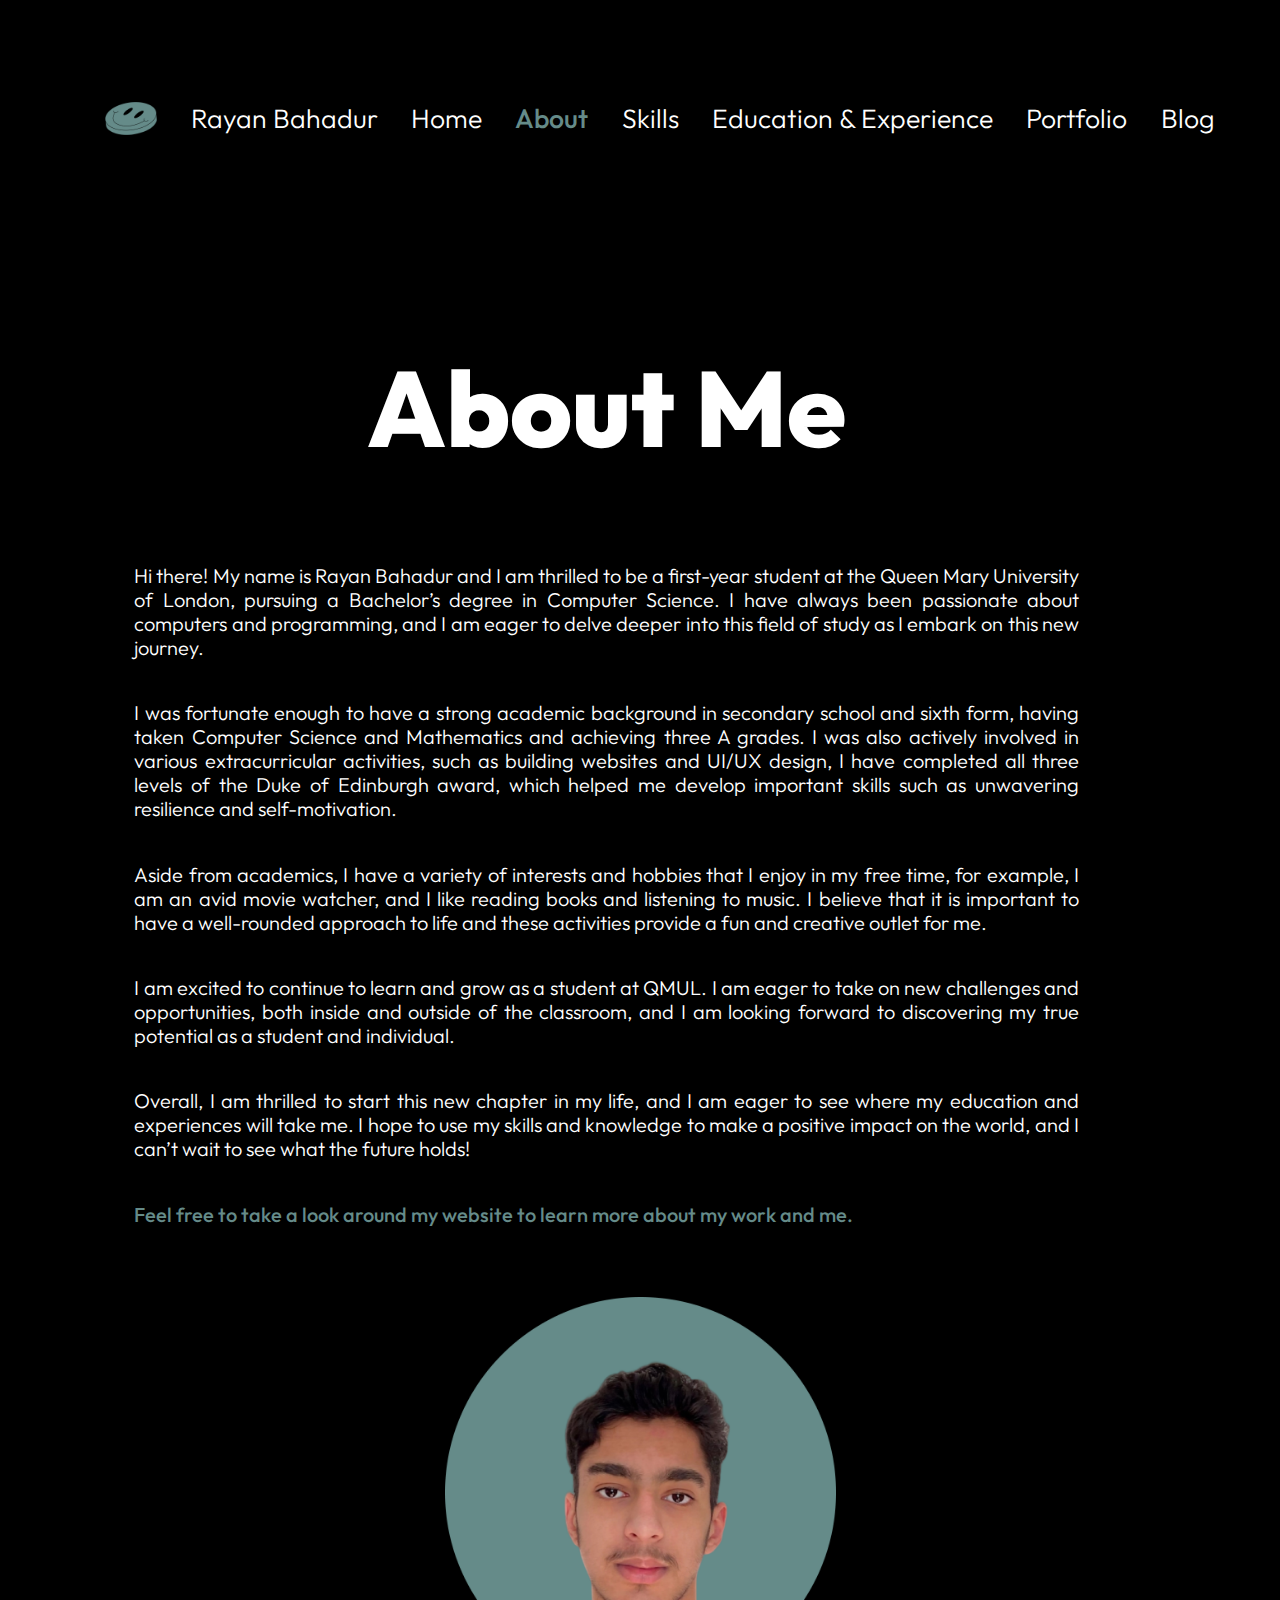
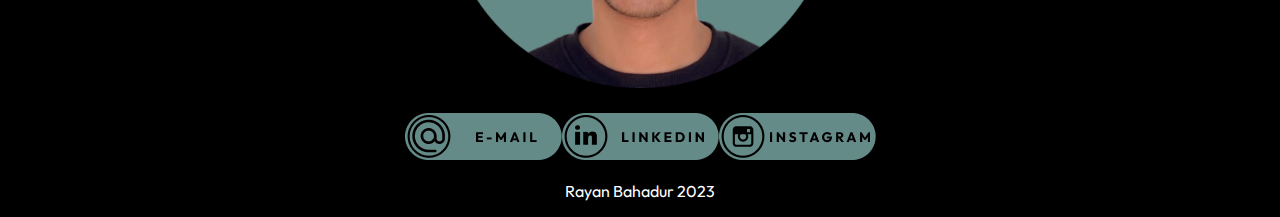
==== AboutMe.html @ 58746654 "Update AboutMe.html" ====
<!DOCTYPE html>
<html lang="en">
<head>
  <meta charset="UTF-8">
  <link rel="icon" href="image/smileyBlueSquare.png">
  <link rel="stylesheet" href="reset.css" type="text/css"/>
  <link rel="stylesheet" href="main.css" type="text/css"/>
  <title>About Me</title>
</head>
<body>
  <div class="AboutMeContainer">
    <header class="header">
      <nav class="nav">
        <div class="navList">

          <ul>
            <img class="logo" src="image/smileyBlue.png" alt="smiley">
            <li class="listItem"><p>Rayan Bahadur</p></li>
            <li class="listItem"><a href="index.html">Home</a></li>
            <li class="listItemC"><a href="#">About</a></li>
            <li class="listItem"><a href="My%20Skills.html">Skills</a></li>
            <li class="listItem"><a href="Education&Experience.html">Education & Experience</a></li>
            <li class="listItem"><a href="Portfolio.html">Portfolio</a></li>
            <li class="listItem"><a href="Blog.html">Blog</a></li>
          </ul>
        </div>
      </nav>
    </header>

    <div class="AboutMeWrapper">
      <section class="AboutMe">
        <h2>About Me</h2>
        <p>Hi there! My name is Rayan Bahadur and I am thrilled to be a first-year student at the Queen Mary University of London, pursuing a Bachelor’s degree in Computer Science. I have always been passionate about computers and programming, and I am eager to delve deeper into this field of study as I embark on this new journey.</p>
        <p>I was fortunate enough to have a strong academic background in secondary school and sixth form, having taken Computer Science and Mathematics and achieving three A grades. I was also actively involved in various extracurricular activities, such as building websites and UI/UX design, I have completed all three levels of the Duke of Edinburgh award, which helped me develop important skills such as unwavering resilience and self-motivation.</p>
        <p>Aside from academics, I have a variety of interests and hobbies that I enjoy in my free time, for example, I am an avid movie watcher, and I like reading books and listening to music. I believe that it is important to have a well-rounded approach to life and these activities provide a fun and creative outlet for me.</p>
        <p>I am excited to continue to learn and grow as a student at QMUL. I am eager to take on new challenges and opportunities, both inside and outside of the classroom, and I am looking forward to discovering my true potential as a student and individual.</p>
        <p>Overall, I am thrilled to start this new chapter in my life, and I am eager to see where my education and experiences will take me. I hope to use my skills and knowledge to make a positive impact on the world, and I can’t wait to see what the future holds!</p>
        <p id="blue">Feel free to take a look around my website to learn more about my work and me.</p>
      </section>
      <aside class="Profile">
        <figure>
          <img src="image/Profile%20Picture.png" alt="Profile Picture">
        </figure>
          <a class="b1a" href="mailto: rayanbahadur16@gmail.com"><img src="image/email%20badge.png" alt="email"></a>
          <a class="b2a" href="https://www.linkedin.com/in/rayan-bahadur-b6b264258/"><img src="image/linkedin%20badge.png" alt="LinkedIn"></a>
          <a class="b3a" href="https://www.instagram.com/rayanb_2004/"><img src="image/instagram%20badge.png" alt="Instagram"></a>
      </aside>
    </div>
    <footer class="footer">
      <p class="footerText">Rayan Bahadur 2023</p>
    </footer>
  </div>
</body>
</html>
---- main.css ----
@import url('https://fonts.googleapis.com/css2?family=Outfit:wght@200;500;800&family=Space+Mono&display=swap');

#home, .LoginContainer {
    background-image: url("image/bg.png");
    background-repeat: no-repeat;
    background-attachment: fixed;
    background-size: cover;
    background-position: center;
}
body{
    background-color: black;
    font-family: 'Outfit', sans-serif;
    font-weight: 500;
    color: white;
    font-size: 15pt;
}

h2{
    font-size: 80pt;
    font-family: 'Outfit', sans-serif;
    font-weight: 800;
    text-align: center;
}
/* ------------------------ Navigation Bar ------------------------*/
.nav{
    font-weight: 300;
    font-size: 20pt;
    display: flex;
    justify-content: space-around;
    padding-top: 30pt;
}

.navList {
    align-items: center;
}

.navList  .logo{
    height: 33px;
}
.nav a{
    color: white;
    text-decoration: none;
}

.nav a:hover{
    color: #364443;
}

.navList ul {
    display: flex;
    flex-wrap: wrap;
    align-items: center;
    gap:25pt;
}

.navList .listItem {
    display: inline-block;

}
.navList .listItemC {
    font-weight: 500;
    color: #658B89;
    display: inline-block;

}
.navList {
    display: inline-block;
}
.navList .listItemC a{
    color: #658B89;
}
/* ------------------------ Main Text For Home ------------------------*/
.miniAboutMe p{
    font-family: 'Space Mono', monospace;
    margin-top: 15pt;
    text-align: center;
}

.miniAboutMe .AboutDiv p {
    width: 0;
    animation: typing 12s steps(80), blink .5s, infinite alternate;
    white-space: nowrap;
    overflow: hidden;
    border-right: 2pt solid;
    animation-iteration-count: infinite;
}

@keyframes typing {
    50% {
        width: 80ch;
    }
    0% {
        width: 0;
    }
}

@keyframes blink {
    50% {
        border-color: transparent;
    }
}

.miniAboutMe .AboutDiv p {
    animation-fill-mode: forwards;
}

h1{
    font-family: 'Outfit', sans-serif;
    font-weight: 800;
    font-size: 112pt;
}
.miniAboutMe h1{
    text-align: center;
}


.HomeContainer {
    display: grid;
    grid-template-columns: auto;
    grid-template-rows: min-content 60% 30% 5%;
    grid-template-areas:
        "header"
        "miniAboutMe"
        "LinkButtons"
        "footer" ;
    min-height: 99vh;
    max-height: 100vh;

}
.header{
    grid-area: header;
}

.miniAboutMe{
    grid-area: miniAboutMe;
    display:flex;
    align-items: center;
    justify-content: center;
}

.LinkButtons{
    grid-area: LinkButtons;
}
footer{
    grid-area: footer;
    font-weight: 400;
    font-size: 12pt;
    color: white;
    text-align: center;
    align-items: center;
}
/* ------------------------ Button Section ------------------------*/
.button{
    border: thick solid #658B89;
    background-color: transparent;
    color: #658B89;
    font-family: 'Outfit', sans-serif;
    font-weight: 800;
    font-size: 15pt;
    letter-spacing: 5pt;
    padding: 15pt 53pt;
    text-align: center;
    text-decoration: none;
    display: inline-block;
    cursor: pointer;
    border-radius: 50pt;
}
.button:hover{
    background-color: #658B89;
    color: black;
}
.LinkButtons {
    display: grid;
    grid-template-columns: min-content;
    grid-template-rows: min-content min-content;
    grid-template-areas:
        "b1"
        "b2";
    justify-content: center;

}
.b1{
    grid-area: b1;
}

.b2{
    grid-area: b2;
    justify-content: center;
    display: flex;
}

.b2 a{
    padding-left: 5pt;
    padding-right: 5pt;
    padding-top: 12pt;
}
/* ------------------------ Main Text For About Me Page ------------------------*/
.AboutMeContainer h2{
    text-align: left;
}
.AboutMe{
    text-align: justify;
    padding-right: 50pt;
}
.AboutMe p{
    font-weight: 300;
    padding-bottom: 16pt;
    line-height: 18pt;
}
.AboutMe #blue{
    color: #658B89;
    font-weight: 500;
    padding-bottom: 0;
}
.header{
    grid-area: header;
}

.AboutMeWrapper{
    grid-area: AboutMeWrapper;
    display: flex;
    justify-content: space-around;
    margin-left: 10%;
    margin-right: 10%;
    margin-top: 5%;
}

.AboutMeContainer {
    display: grid;
    grid-template-columns: auto;
    grid-template-rows: min-content auto min-content;
    grid-template-areas:
        "header"
        "AboutMeWrapper"
        "footer" ;
    min-height: 100vh;
    max-height: 100vh;
}

.Profile{
    display: grid;
    grid-template-columns: min-content min-content min-content;
    grid-template-rows: min-content min-content;
    grid-template-areas:
        "figure figure figure"
        "b1a b2a b3a";
    margin-top: 3%;
}

 footer{
    margin-bottom: 1.9%;
}
.Profile figure{
    grid-area: figure;
}
.b1a{
    grid-area: b1a;
}
.b2a{
    grid-area: b2a;
}
.b3a{
    grid-area: b3a;
}

.Profile figure img {
    width: 100%;
}

@media screen and (max-width: 1307px) {
    .AboutMeWrapper{
        flex-direction: column;
        align-items: center;
    }
    .AboutMeContainer h2{
        text-align: center;
    }
    .AboutMeContainer {
        display: grid;
        grid-template-columns: auto;
        grid-template-rows: min-content min-content min-content;
        grid-template-areas:
        "header"
        "AboutMeWrapper"
        "footer" ;
        min-height: 100vh;
        max-height: 100vh;
    }
}
/* ------------------------ Login Page ------------------------*/
.LoginContainer {
    display: flex;
    align-items: center;
    justify-content: center;
    height: 100vh;
    margin: 0;
    padding: 0;
}

.container {
    background-color: #527c7e;
    border-radius: 5pt;
    padding: 20pt;
    width: 300pt;
    text-align: center;
    color: black;

}

.LoginContainer h3 {
    margin-top: 0;
    margin-bottom: 2pt;
    font-size: 36pt;
    font-weight: 600;
}

#email, #password{
    font-family: 'Space Mono', monospace;
    width: 50%;
    padding: 12pt 20pt;
    margin: 8pt 0;
    display: inline-block;
    border: 1pt solid #2a4845;
    border-radius: 12pt;
    box-sizing: border-box;
}

.LoginContainer button[type="submit"] {
    background-color: transparent;
    padding: 5pt 20pt;
    cursor: pointer;
    border: thick solid black;
    color: black;
    font-family: 'Outfit', sans-serif;
    font-weight: 800;
    font-size: 12pt;
    letter-spacing: 1pt;
    text-align: center;
    text-decoration: none;
    display: inline-block;
    border-radius: 50pt;
}
/* ------------------------ Skills Page ------------------------*/
.SkillsWrapper{
    grid-area: SkillsWrapper;
    display: flex;
    flex-wrap: wrap;
    justify-content: center;
    gap: 10pt;
    align-items: center;
    margin-bottom: 100pt;

}
.Column{
    background-color: #262523;
    border-radius: 8pt;
    text-align: center;
    padding: 60pt 40pt;
}
#badge,#badge2{
    padding: 60pt 46pt;
}
.skillCard{
    scale: 1.25;
}
h3{
    font-weight: 500;
    font-size: 16pt;
    letter-spacing: 1pt;
    padding-top: 10pt;
}
.Heading{
    grid-area: Heading;
    margin-top: 100pt;
    margin-bottom: 10pt;
}
.SkillsContainer {
    display: grid;
    grid-template-columns: auto;
    grid-template-rows: min-content min-content auto min-content;
    grid-template-areas:
        "header"
        "Heading"
        "SkillsWrapper"
        "footer" ;
    min-height: 100vh;
    max-height: 100vh;
}
.skillCard img{
    height: 100pt;
    width: auto;
}

/* ------------------------ Education & Experience Page ------------------------*/
.EdExContainer {
    display: grid;
    grid-template-columns: auto;
    grid-template-rows: min-content min-content auto min-content;
    grid-template-areas:
        "header"
        "Heading"
        "EdExWrapper"
        "footer" ;
    min-height: 100vh;
    max-height: 100vh;
}

.EdExWrapper{
    grid-area: EdExWrapper;
    display: flex;
    flex-wrap: wrap;
    justify-content: center;
    gap: 10pt;
    align-items: center;
    margin-bottom: 100pt;

}

.ColumnEdEx,.ColumnEdEx2{
    background-color: #262523;
    border-radius: 12pt;
    text-align: center;
    padding: 30pt 40pt;
    width: 430pt;
    max-width:430pt;
    height: 355pt;
    max-height: 355pt;
    display: table;
}
.ColumnEdEx:hover,.ColumnEdEx2:hover{
    background-color: transparent;
    border-color: #658B89;
    border-style: solid;
    border-width: 10pt;
    border-radius: 12pt;
    padding: 20pt 30pt;
}

.EdExCard{
    display: table-cell;
    vertical-align: middle;
}
.EdExCard li{
    padding-top: 5pt;
}
.EdExCard .subheading,.EdExCard .subheading1{
    font-weight: 800;
    padding-top: 0;
}
.EdExCard .subheading{
    padding-top: 15pt;
}
/* ------------------------ Blog Page ------------------------*/
.BlogContainer{
    display: grid;
    grid-template-columns: auto;
    grid-template-rows: min-content min-content auto min-content;
    grid-template-areas:
        "header"
        "Heading"
        "blogRow"
        "footer" ;
    min-height: 100vh;
}

.card, .card1{
    background-color: #262523;
    padding: 20pt;
    margin-top: 20pt;
    box-sizing: border-box;
    border-radius: 8pt;
}

.mainBlog {
    float: left;
    width: 70%;
    box-sizing: border-box;
    padding-left: 20pt;
}

/* Right column */
.blogAside {
    float: left;
    width: 30%;
    padding-left: 20pt;
    box-sizing: border-box;
    padding-right: 20pt;
    text-align: center;
    justify-content: center;
}
@media screen and (max-width: 800px) {
    .mainBlog, .blogAside {
        width: 100%;
        padding: 0;
    }
}
.blogImg img{
    width: 50%;
    padding: 20pt;
    box-sizing: border-box;
    border-radius: 12pt;
}
.BlogContainer h3{
    font-weight: 800;
    padding-bottom: 8pt;
    color: #658B89;
    text-shadow: 0 1pt black;
    border-color: midnightblue;
}
h5{
    letter-spacing: 0.5pt;
    font-size: 12pt;
    padding-bottom: 12pt;
}
.LoginContainer {
    display: flex;
    align-items: center;
    justify-content: center;
    height: 100vh;
    margin: 0;
    padding: 0;
}

.container {
    background-color: #527c7e;
    border-radius: 5pt;
    padding: 20pt;
    width: 300pt;
    text-align: center;
    color: black;

}

.LoginContainer h3 {
    margin-top: 0;
    margin-bottom: 2pt;
    font-size: 36pt;
    font-weight: 600;
}

#title, #description{
    font-family: 'Space Mono', monospace;
    width: 100%;
    padding: 12pt 20pt;
    margin: 8pt 0;
    display: inline-block;
    border: 1pt solid #2a4845;
    border-radius: 8pt;
    box-sizing: border-box;
}

.BlogContainer button[type="submit"], .BlogContainer button[type="reset"] {
    background-color: transparent;
    padding: 5pt 20pt;
    cursor: pointer;
    border: thick solid white;
    color: white;
    font-family: 'Outfit', sans-serif;
    font-weight: 800;
    font-size: 12pt;
    letter-spacing: 1pt;
    text-align: center;
    text-decoration: none;
    display: inline-block;
    border-radius: 8pt;
    gap: 8pt;
}
.BlogContainer button[type="submit"]{
    margin-right: 10pt;
}
.BlogContainer button[type="reset"]{
    margin-left: 10pt;
}
.BlogContainer button[type="submit"]:hover, .BlogContainer button[type="reset"]:hover{
    background-color: #658B89;
    color: black;
    border-color: black;
}
.card1{
    text-align: center;
}
.card .b2{
    gap: 10pt;
}
.card .b2 a{
    scale: 1.5;
    padding-top: 12pt;
}
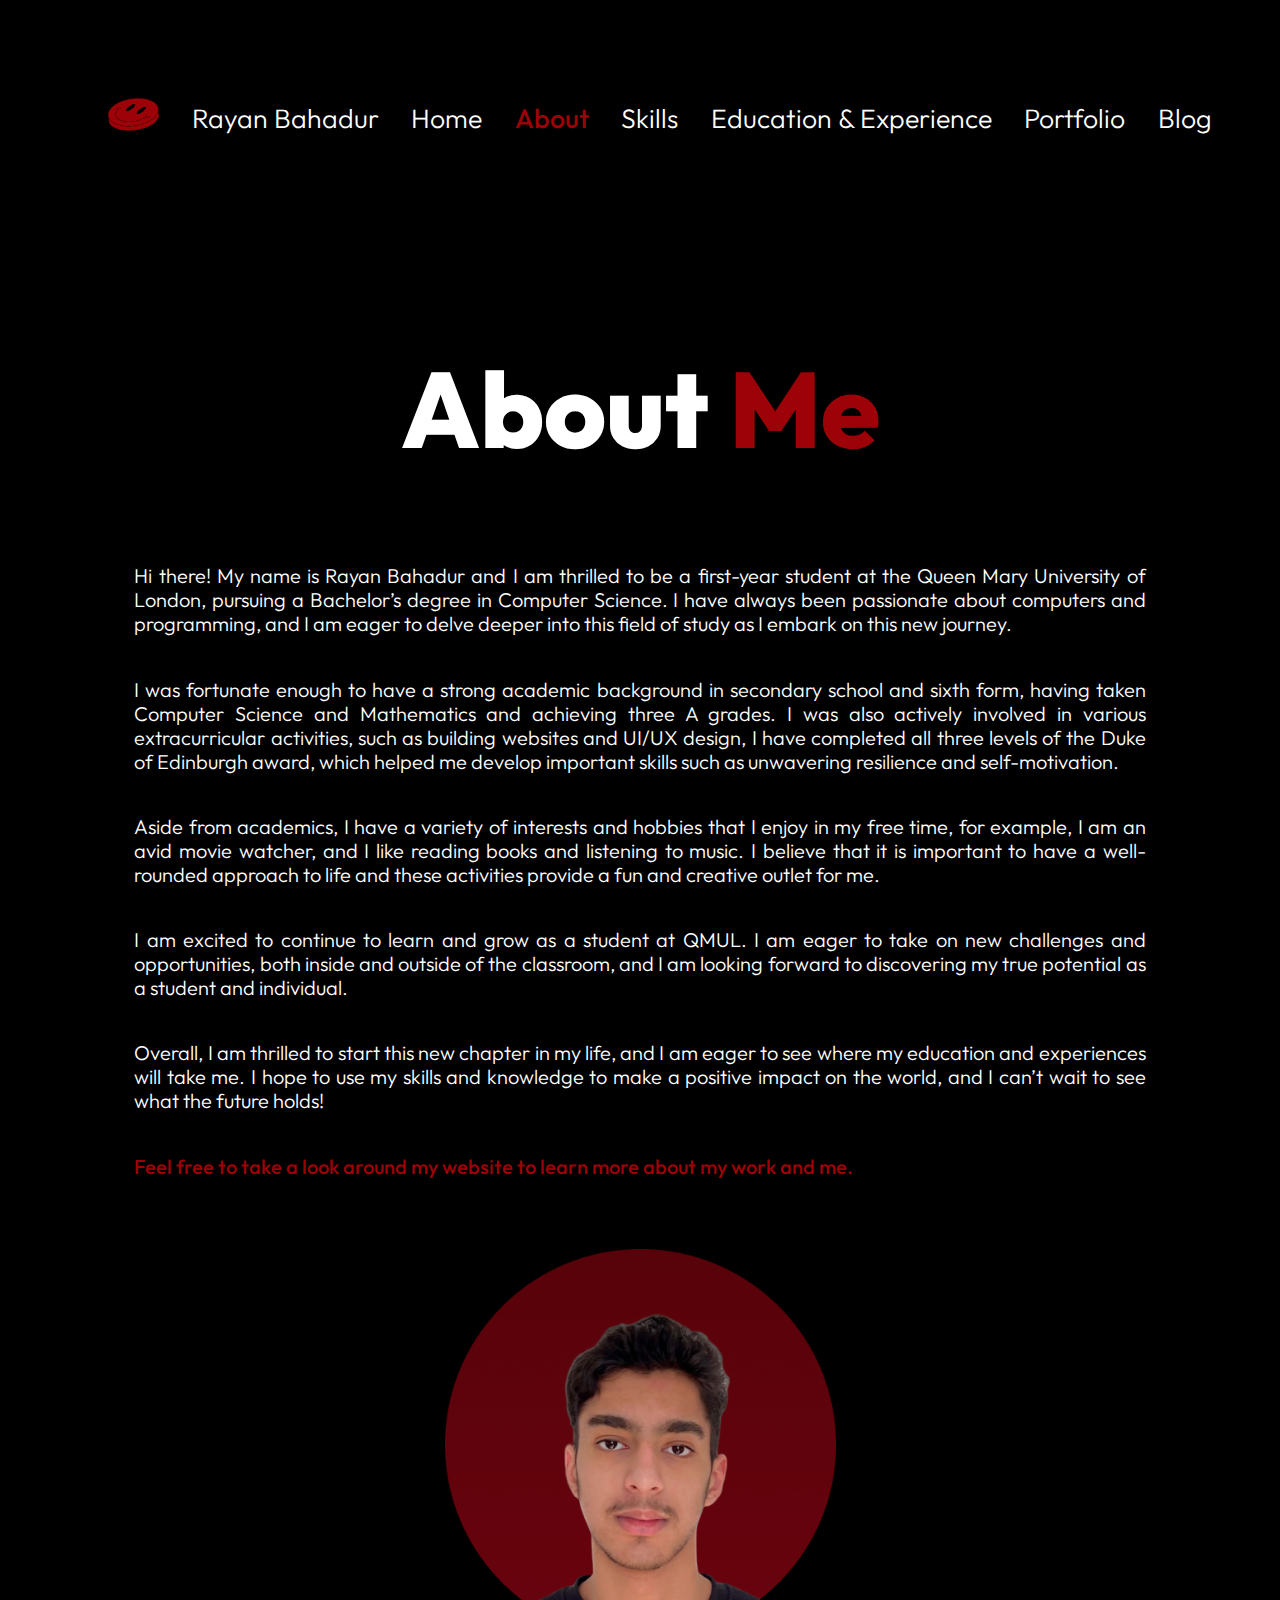
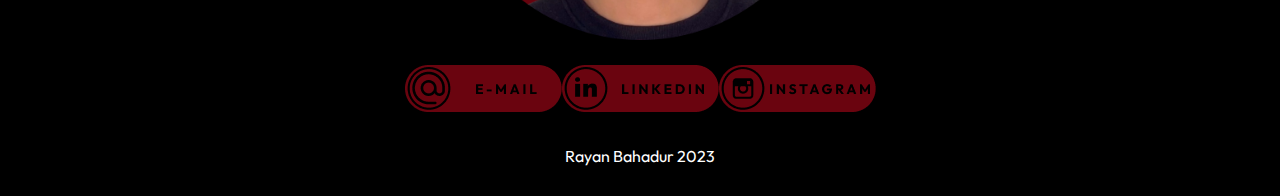
==== commit 595572c3: "Created a logout.php. I created an addPost.php which functions correctly. The blog also adapts to th" ====
--- a/AboutMe.html
+++ b/AboutMe.html
@@ -14,14 +14,14 @@
         <div class="navList">
 
           <ul>
-            <img class="logo" src="image/smileyBlue.png" alt="smiley">
+            <a href="index.html"><img class="logo" src="image/smileyBlue.png" alt="smiley"></a>
             <li class="listItem"><p>Rayan Bahadur</p></li>
             <li class="listItem"><a href="index.html">Home</a></li>
             <li class="listItemC"><a href="#">About</a></li>
             <li class="listItem"><a href="My%20Skills.html">Skills</a></li>
             <li class="listItem"><a href="Education&Experience.html">Education & Experience</a></li>
             <li class="listItem"><a href="Portfolio.html">Portfolio</a></li>
-            <li class="listItem"><a href="Blog.html">Blog</a></li>
+            <li class="listItem"><a href="Blog.php">Blog</a></li>
           </ul>
         </div>
       </nav>
@@ -29,7 +29,7 @@
 
     <div class="AboutMeWrapper">
       <section class="AboutMe">
-        <h2>About Me</h2>
+        <h2>About <span class="red">Me</span></h2>
         <p>Hi there! My name is Rayan Bahadur and I am thrilled to be a first-year student at the Queen Mary University of London, pursuing a Bachelor’s degree in Computer Science. I have always been passionate about computers and programming, and I am eager to delve deeper into this field of study as I embark on this new journey.</p>
         <p>I was fortunate enough to have a strong academic background in secondary school and sixth form, having taken Computer Science and Mathematics and achieving three A grades. I was also actively involved in various extracurricular activities, such as building websites and UI/UX design, I have completed all three levels of the Duke of Edinburgh award, which helped me develop important skills such as unwavering resilience and self-motivation.</p>
         <p>Aside from academics, I have a variety of interests and hobbies that I enjoy in my free time, for example, I am an avid movie watcher, and I like reading books and listening to music. I believe that it is important to have a well-rounded approach to life and these activities provide a fun and creative outlet for me.</p>
--- a/main.css
+++ b/main.css
@@ -1,7 +1,10 @@
-@import url('https://fonts.googleapis.com/css2?family=Outfit:wght@200;500;800&family=Space+Mono&display=swap');
-
-#home, .LoginContainer {
-    background-image: url("image/bg.png");
+@import url('https://fonts.googleapis.com/css2?family=Outfit:wght@200;300;500;800&family=Space+Mono:ital,wght@0,400;1,700&display=swap');
+:root {
+    --colour: #9d0208;
+    --colourDarker: #6a040f;
+}
+#home, .bigContainerLogin {
+    background-image: url("image/bg.jpg");
     background-repeat: no-repeat;
     background-attachment: fixed;
     background-size: cover;
@@ -12,11 +15,11 @@
     font-family: 'Outfit', sans-serif;
     font-weight: 500;
     color: white;
-    font-size: 15pt;
+    font-size: 1.25rem;
 }
 
 h2{
-    font-size: 80pt;
+    font-size: 6.67rem;
     font-family: 'Outfit', sans-serif;
     font-weight: 800;
     text-align: center;
@@ -24,10 +27,10 @@
 /* ------------------------ Navigation Bar ------------------------*/
 .nav{
     font-weight: 300;
-    font-size: 20pt;
+    font-size: 1.67rem;
     display: flex;
     justify-content: space-around;
-    padding-top: 30pt;
+    padding-top: 2.5rem;
 }
 
 .navList {
@@ -35,7 +38,7 @@
 }
 
 .navList  .logo{
-    height: 33px;
+    height: 2.0625rem;
 }
 .nav a{
     color: white;
@@ -43,14 +46,14 @@
 }
 
 .nav a:hover{
-    color: #364443;
+    color: var(--colourDarker);
 }
 
 .navList ul {
     display: flex;
     flex-wrap: wrap;
     align-items: center;
-    gap:25pt;
+    gap:2.033rem;
 }
 
 .navList .listItem {
@@ -59,7 +62,7 @@
 }
 .navList .listItemC {
     font-weight: 500;
-    color: #658B89;
+    color: var(--colour);
     display: inline-block;
 
 }
@@ -67,30 +70,60 @@
     display: inline-block;
 }
 .navList .listItemC a{
-    color: #658B89;
+    color: var(--colour);
+}
+
+@media screen and (max-width: 1096px) {
+    .nav {
+        flex-wrap: wrap;
+        justify-content: center;
+    }
+
+    .navList ul {
+        flex-wrap: wrap;
+        justify-content: center;
+    }
+
+    .navList .listItem, .listItemC {
+        display: block;
+        margin-bottom: 0.625rem;
+    }
+}
+@media screen and (max-width: 768px) {
+    .nav {
+        flex-direction: column;
+        text-align: center;
+    }
+
+    .navList ul {
+        flex-direction: column;
+        align-items: center;
+        gap: 0.8333rem;
+    }
+
+    .navList .listItem {
+        display: block;
+        margin-bottom: 0.625rem;
+    }
 }
 /* ------------------------ Main Text For Home ------------------------*/
 .miniAboutMe p{
     font-family: 'Space Mono', monospace;
-    margin-top: 15pt;
+    margin-top: 1.25rem;
     text-align: center;
 }
 
 .miniAboutMe .AboutDiv p {
     width: 0;
-    animation: typing 12s steps(80), blink .5s, infinite alternate;
+    animation: typing 5s steps(80), blink .5s;
     white-space: nowrap;
     overflow: hidden;
-    border-right: 2pt solid;
-    animation-iteration-count: infinite;
+    border-right: 0.2rem solid;
 }
 
 @keyframes typing {
-    50% {
+    100% {
         width: 80ch;
-    }
-    0% {
-        width: 0;
     }
 }
 
@@ -107,7 +140,7 @@
 h1{
     font-family: 'Outfit', sans-serif;
     font-weight: 800;
-    font-size: 112pt;
+    font-size: 9.333rem;
 }
 .miniAboutMe h1{
     text-align: center;
@@ -117,7 +150,7 @@
 .HomeContainer {
     display: grid;
     grid-template-columns: auto;
-    grid-template-rows: min-content 60% 30% 5%;
+    grid-template-rows: min-content 60% 25% 5%;
     grid-template-areas:
         "header"
         "miniAboutMe"
@@ -144,29 +177,31 @@
 footer{
     grid-area: footer;
     font-weight: 400;
-    font-size: 12pt;
+    font-size: 1rem;
     color: white;
     text-align: center;
     align-items: center;
+    padding-top: 0.833rem;
+    padding-bottom: 0.833rem;
 }
 /* ------------------------ Button Section ------------------------*/
 .button{
-    border: thick solid #658B89;
+    border: thick solid var(--colour);
     background-color: transparent;
-    color: #658B89;
+    color: var(--colour);
     font-family: 'Outfit', sans-serif;
     font-weight: 800;
-    font-size: 15pt;
-    letter-spacing: 5pt;
-    padding: 15pt 53pt;
+    font-size: 1.25rem;
+    letter-spacing: 0.417rem;
+    padding: 1.25rem 4.42rem;
     text-align: center;
     text-decoration: none;
     display: inline-block;
     cursor: pointer;
-    border-radius: 50pt;
+    border-radius: 4.167rem;
 }
 .button:hover{
-    background-color: #658B89;
+    background-color: var(--colour);
     color: black;
 }
 .LinkButtons {
@@ -190,9 +225,9 @@
 }
 
 .b2 a{
-    padding-left: 5pt;
-    padding-right: 5pt;
-    padding-top: 12pt;
+    padding-left: 0.417rem;
+    padding-right: 0.417rem;
+    padding-top: 1rem;
 }
 /* ------------------------ Main Text For About Me Page ------------------------*/
 .AboutMeContainer h2{
@@ -200,15 +235,15 @@
 }
 .AboutMe{
     text-align: justify;
-    padding-right: 50pt;
+    padding-right: 4.167rem;
 }
 .AboutMe p{
     font-weight: 300;
-    padding-bottom: 16pt;
-    line-height: 18pt;
+    padding-bottom: 1.333rem;
+    line-height: 1.5rem;
 }
 .AboutMe #blue{
-    color: #658B89;
+    color: var(--colour);
     font-weight: 500;
     padding-bottom: 0;
 }
@@ -233,7 +268,7 @@
         "header"
         "AboutMeWrapper"
         "footer" ;
-    min-height: 100vh;
+    min-height: 99vh;
     max-height: 100vh;
 }
 
@@ -267,41 +302,25 @@
     width: 100%;
 }
 
-@media screen and (max-width: 1307px) {
-    .AboutMeWrapper{
-        flex-direction: column;
-        align-items: center;
-    }
-    .AboutMeContainer h2{
-        text-align: center;
-    }
-    .AboutMeContainer {
-        display: grid;
-        grid-template-columns: auto;
-        grid-template-rows: min-content min-content min-content;
-        grid-template-areas:
-        "header"
-        "AboutMeWrapper"
-        "footer" ;
-        min-height: 100vh;
-        max-height: 100vh;
-    }
-}
+
 /* ------------------------ Login Page ------------------------*/
 .LoginContainer {
     display: flex;
     align-items: center;
     justify-content: center;
-    height: 100vh;
+    height: 80vh;
     margin: 0;
     padding: 0;
 }
+.bigContainerLogin{
+    height: 100vh;
+}
 
 .container {
-    background-color: #527c7e;
-    border-radius: 5pt;
-    padding: 20pt;
-    width: 300pt;
+    background-color: var(--colour);
+    border-radius: 0.417rem;
+    padding: 1.667rem;
+    width: 25rem;
     text-align: center;
     color: black;
 
@@ -309,36 +328,40 @@
 
 .LoginContainer h3 {
     margin-top: 0;
-    margin-bottom: 2pt;
-    font-size: 36pt;
+    margin-bottom: 0.167rem;
+    font-size: 3rem;
     font-weight: 600;
 }
 
 #email, #password{
     font-family: 'Space Mono', monospace;
     width: 50%;
-    padding: 12pt 20pt;
-    margin: 8pt 0;
+    padding: 1rem 1.667rem;
+    margin: 0.667rem 0;
     display: inline-block;
-    border: 1pt solid #2a4845;
-    border-radius: 12pt;
+    border: 0.083rem solid #280709;
+    border-radius: 1rem;
     box-sizing: border-box;
 }
 
 .LoginContainer button[type="submit"] {
     background-color: transparent;
-    padding: 5pt 20pt;
+    padding: 0.417rem 1.667rem;
     cursor: pointer;
     border: thick solid black;
     color: black;
     font-family: 'Outfit', sans-serif;
     font-weight: 800;
-    font-size: 12pt;
-    letter-spacing: 1pt;
+    font-size: 1rem;
+    letter-spacing: 0.083rem;
     text-align: center;
     text-decoration: none;
     display: inline-block;
-    border-radius: 50pt;
+    border-radius: 4.167rem;
+}
+.LoginContainer button[type="submit"]:hover {
+    background-color: black;
+    color: var(--colour);
 }
 /* ------------------------ Skills Page ------------------------*/
 .SkillsWrapper{
@@ -346,33 +369,36 @@
     display: flex;
     flex-wrap: wrap;
     justify-content: center;
-    gap: 10pt;
+    gap: 0.833rem;
     align-items: center;
-    margin-bottom: 100pt;
+    margin-bottom: 8.33rem;
 
 }
 .Column{
     background-color: #262523;
-    border-radius: 8pt;
-    text-align: center;
-    padding: 60pt 40pt;
+    border-radius: 0.667rem;
+    text-align: center;
+    padding: 5rem 3.33rem;
 }
 #badge,#badge2{
-    padding: 60pt 46pt;
+    padding: 5rem 3.83rem;
 }
 .skillCard{
     scale: 1.25;
 }
 h3{
     font-weight: 500;
-    font-size: 16pt;
-    letter-spacing: 1pt;
-    padding-top: 10pt;
+    font-size: 1.33rem;
+    letter-spacing: 0.083rem;
+    padding-top: 0.833rem;
 }
 .Heading{
     grid-area: Heading;
-    margin-top: 100pt;
-    margin-bottom: 10pt;
+    margin-top: 4.167rem;
+    margin-bottom: 0.833rem;
+}
+.red{
+    color: var(--colour);
 }
 .SkillsContainer {
     display: grid;
@@ -383,11 +409,11 @@
         "Heading"
         "SkillsWrapper"
         "footer" ;
-    min-height: 100vh;
+    min-height: 99vh;
     max-height: 100vh;
 }
 .skillCard img{
-    height: 100pt;
+    height: 8.333rem;
     width: auto;
 }
 
@@ -401,7 +427,7 @@
         "Heading"
         "EdExWrapper"
         "footer" ;
-    min-height: 100vh;
+    min-height: 99vh;
     max-height: 100vh;
 }
 
@@ -410,30 +436,30 @@
     display: flex;
     flex-wrap: wrap;
     justify-content: center;
-    gap: 10pt;
+    gap: 0.833rem;
     align-items: center;
-    margin-bottom: 100pt;
+    margin-bottom: 8.333rem;
 
 }
 
 .ColumnEdEx,.ColumnEdEx2{
     background-color: #262523;
-    border-radius: 12pt;
-    text-align: center;
-    padding: 30pt 40pt;
-    width: 430pt;
-    max-width:430pt;
-    height: 355pt;
-    max-height: 355pt;
+    border-radius: 1rem;
+    text-align: center;
+    padding: 2.5rem 3.333rem;
+    width: 35.833rem;
+    max-width: 35.833rem;
+    height: 29.583rem;
+    max-height: 29.583rem;
     display: table;
 }
 .ColumnEdEx:hover,.ColumnEdEx2:hover{
     background-color: transparent;
-    border-color: #658B89;
+    border-color: var(--colour);
     border-style: solid;
-    border-width: 10pt;
-    border-radius: 12pt;
-    padding: 20pt 30pt;
+    border-width: 0.833rem;
+    border-radius: 1rem;
+    padding: 1.667rem 2.5rem;
 }
 
 .EdExCard{
@@ -441,14 +467,96 @@
     vertical-align: middle;
 }
 .EdExCard li{
-    padding-top: 5pt;
+    padding-top: 0.417rem;
 }
 .EdExCard .subheading,.EdExCard .subheading1{
     font-weight: 800;
     padding-top: 0;
 }
 .EdExCard .subheading{
-    padding-top: 15pt;
+    padding-top: 1.25rem;
+}
+/* ------------------------ Portfolio Page ------------------------*/
+.PortfolioContainer {
+    display: grid;
+    grid-template-columns: auto;
+    grid-template-rows: min-content min-content auto min-content;
+    grid-template-areas:
+        "header"
+        "Heading"
+        "PortfolioWrapper"
+        "footer" ;
+    min-height: 99vh;
+    max-height: 100vh;
+    overflow-x: hidden;
+}
+
+.PortfolioWrapper{
+    grid-area: PortfolioWrapper;
+    display: flex;
+    flex-wrap: wrap;
+    justify-content: center;
+    gap: 0.833rem;
+    align-items: center;
+    padding-bottom: 1.13rem;
+}
+.ColumnPortfolio img, .ColumnPortfolio2 img, .ColumnPortfolio3 img{
+    width: 100%;
+    border-radius: 0.833rem;
+}
+
+.ColumnPortfolio, .ColumnPortfolio2, .ColumnPortfolio3{
+    background-color: black;
+    border-radius: 1rem;
+    text-align: center;
+    width: 30rem;
+    display: table;
+    position: relative;
+}
+.ColumnPortfolio2{
+    width: 33rem;
+}
+.ColumnPortfolio:hover,.ColumnPortfolio2:hover,.ColumnPortfolio3:hover{
+    transform: scale(1.1);
+    z-index: 2;
+    border-radius: 1rem;
+    background-color: transparent;
+    color: var(--colour);
+}
+.ColumnPortfolio, .ColumnPortfolio2, .ColumnPortfolio3 {
+    transition: transform 0.5s;
+}
+.PortfolioCard{
+    display: table-cell;
+    vertical-align: middle;
+}
+.PortfolioCard li{
+    padding-top: 0.4167rem;
+}
+.PortfolioCard .subheading,.PortfolioCard .subheading1{
+    font-weight: 800;
+    padding-top: 0;
+}
+.PortfolioCard .subheading{
+    padding-top: 1.25rem;
+}
+
+.ColumnPortfolio .number,.ColumnPortfolio2 .number,.ColumnPortfolio3 .number{
+    position: absolute;
+    top: 0;
+    left: 0;
+    padding-left: 0.833rem;
+    padding-top: 0.833rem;
+    font-size: 3.5rem;
+    font-family: 'Space Mono', monospace;
+    font-weight: 700;
+    font-style: italic;
+
+}
+.PortfolioContainer h3{
+    font-family: 'Space Mono', monospace;
+    font-size: 100%;
+    letter-spacing: -0.02rem;
 }
 /* ------------------------ Blog Page ------------------------*/
 .BlogContainer{
@@ -465,26 +573,26 @@
 
 .card, .card1{
     background-color: #262523;
-    padding: 20pt;
-    margin-top: 20pt;
+    padding: 1.667rem;
+    margin-top: 1.667rem;
     box-sizing: border-box;
-    border-radius: 8pt;
+    border-radius: 0.667rem;
 }
 
 .mainBlog {
     float: left;
     width: 70%;
     box-sizing: border-box;
-    padding-left: 20pt;
+    padding-left: 1.667rem;
 }
 
 /* Right column */
 .blogAside {
     float: left;
     width: 30%;
-    padding-left: 20pt;
+    padding-left: 1.667rem;
     box-sizing: border-box;
-    padding-right: 20pt;
+    padding-right: 1.667rem;
     text-align: center;
     justify-content: center;
 }
@@ -496,93 +604,131 @@
 }
 .blogImg img{
     width: 50%;
-    padding: 20pt;
+    padding: 1.667rem;
     box-sizing: border-box;
-    border-radius: 12pt;
+    border-radius: 1rem;
 }
 .BlogContainer h3{
     font-weight: 800;
-    padding-bottom: 8pt;
-    color: #658B89;
-    text-shadow: 0 1pt black;
-    border-color: midnightblue;
+    padding-bottom: 0.667rem;
+    color: var(--colour);
+    text-shadow: 0 0.1rem black;
 }
 h5{
-    letter-spacing: 0.5pt;
-    font-size: 12pt;
-    padding-bottom: 12pt;
-}
-.LoginContainer {
-    display: flex;
-    align-items: center;
-    justify-content: center;
-    height: 100vh;
-    margin: 0;
-    padding: 0;
+    letter-spacing: 0.0417rem;
+    font-size: 1rem;
+    padding-bottom: 1rem;
 }
 
 .container {
-    background-color: #527c7e;
-    border-radius: 5pt;
-    padding: 20pt;
-    width: 300pt;
+    background-color: var(--colour);
+    border-radius: 0.417rem;
+    padding: 1.667rem;
+    width: 25rem;
     text-align: center;
     color: black;
 
-}
-
-.LoginContainer h3 {
-    margin-top: 0;
-    margin-bottom: 2pt;
-    font-size: 36pt;
-    font-weight: 600;
 }
 
 #title, #description{
     font-family: 'Space Mono', monospace;
     width: 100%;
-    padding: 12pt 20pt;
-    margin: 8pt 0;
+    padding: 1rem 1.667rem;
+    margin: 0.667rem 0;
     display: inline-block;
-    border: 1pt solid #2a4845;
-    border-radius: 8pt;
+    border: 0.083rem solid var(--colourDarker);
+    border-radius: 0.667rem;
     box-sizing: border-box;
 }
 
-.BlogContainer button[type="submit"], .BlogContainer button[type="reset"] {
+.BlogContainer #postBtn, .BlogContainer #clearBtn {
     background-color: transparent;
-    padding: 5pt 20pt;
+    padding: 0.417rem 1.667rem;
     cursor: pointer;
     border: thick solid white;
     color: white;
     font-family: 'Outfit', sans-serif;
     font-weight: 800;
-    font-size: 12pt;
-    letter-spacing: 1pt;
+    font-size: 1rem;
+    letter-spacing: 0.083rem;
     text-align: center;
     text-decoration: none;
     display: inline-block;
-    border-radius: 8pt;
-    gap: 8pt;
-}
-.BlogContainer button[type="submit"]{
-    margin-right: 10pt;
-}
-.BlogContainer button[type="reset"]{
-    margin-left: 10pt;
-}
-.BlogContainer button[type="submit"]:hover, .BlogContainer button[type="reset"]:hover{
-    background-color: #658B89;
+    border-radius: 0.667rem;
+    gap: 0.667rem;
+}
+.BlogContainer #postBtn{
+    margin-right: 0.833rem;
+    border: thick solid darkgreen;
+    color: green;
+}
+.BlogContainer #clearBtn{
+    margin-left: 0.833rem;
+}
+.BlogContainer #postBtn:hover{
+    background-color: darkgreen;
     color: black;
     border-color: black;
 }
+.BlogContainer #clearBtn:hover{
+    background-color: var(--colour);
+    color: black;
+    border-color: black;
+}
 .card1{
     text-align: center;
 }
 .card .b2{
-    gap: 10pt;
+    gap: 0.833rem;
 }
 .card .b2 a{
     scale: 1.5;
-    padding-top: 12pt;
-}
+    padding-top: 1rem;
+}
+
+/* ------------------------ Media Queries ------------------------*/
+
+
+@media screen and (max-width: 1307px) {
+    .AboutMeWrapper{
+        flex-direction: column;
+        align-items: center;
+    }
+    .AboutMeContainer h2{
+        text-align: center;
+    }
+    .AboutMeContainer {
+        display: grid;
+        grid-template-columns: auto;
+        grid-template-rows: min-content min-content min-content;
+        grid-template-areas:
+        "header"
+        "AboutMeWrapper"
+        "footer" ;
+        min-height: 99vh;
+        max-height: 100vh;
+    }
+}
+
+@media screen and (max-width: 990px) {
+    .miniAboutMe .AboutDiv p {
+        width: auto;
+        animation: none;
+        white-space: normal;
+        overflow: visible;
+        border-right: none;
+    }
+    .miniAboutMe h1, .miniAboutMe p {
+    display: block;
+    width: 100%;
+    }
+}
+
+@media screen and (max-width: 1306px) {
+    .AboutMe{
+        padding-right: 0;
+    }
+}
+.error {
+    border-color: red;
+}
